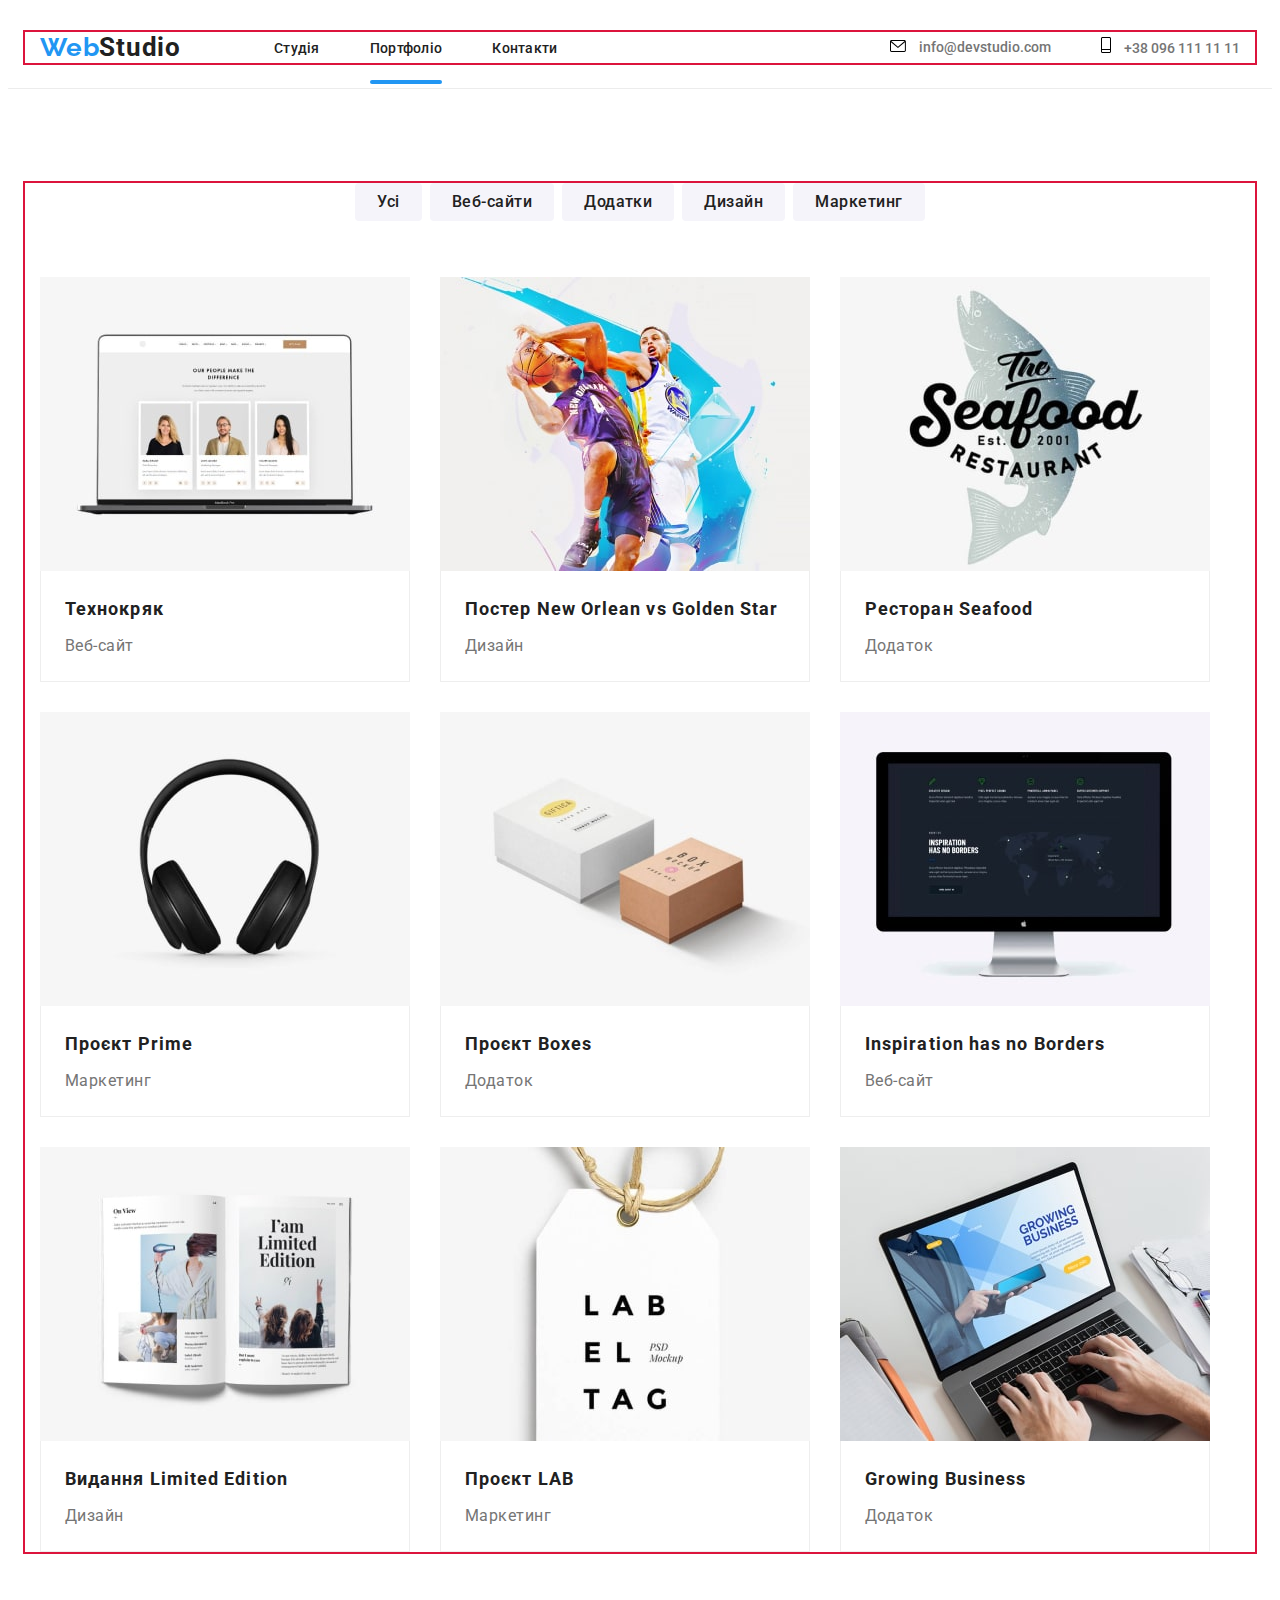
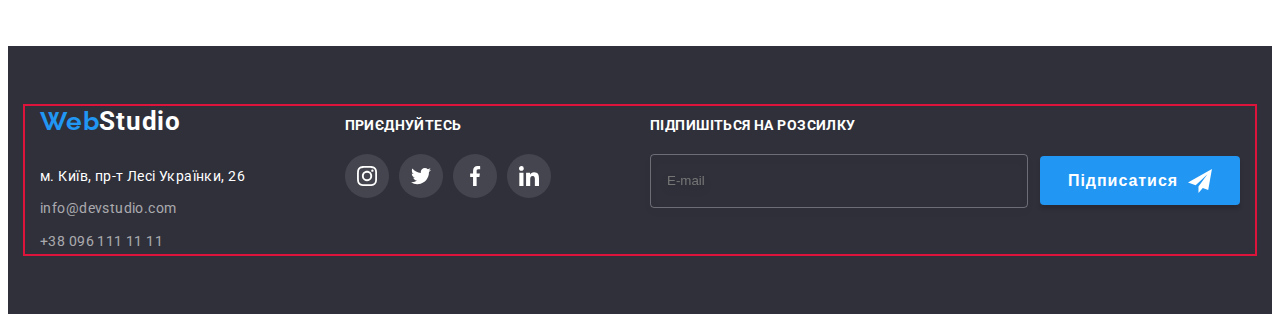
==== portfolio.html @ a7a15bf3 "Thursday cimmit" ====
<!DOCTYPE html>
<html lang="uk">
  <head>
    <meta charset="UTF-8" />
    <meta http-equiv="X-UA-Compatible" content="IE=edge" />
    <meta name="viewport" content="width=device-width, initial-scale=1.0" />
    <title>Портфоліо</title>
    <link rel="preconnect" href="https://fonts.googleapis.com" />
    <link rel="preconnect" href="https://fonts.gstatic.com" crossorigin />
    <link
      href="https://fonts.googleapis.com/css2?family=Raleway:wght@700&family=Roboto:wght@400;500;700;900&display=swap"
      rel="stylesheet"
    />
    <link
      rel="stylesheet"
      href="https://cdnjs.cloudflare.com/ajax/libs/modern-normalize/1.1.0/modern-normalize.min.css"
      integrity="sha512-wpPYUAdjBVSE4KJnH1VR1HeZfpl1ub8YT/NKx4PuQ5NmX2tKuGu6U/JRp5y+Y8XG2tV+wKQpNHVUX03MfMFn9Q=="
      crossorigin="anonymous"
      referrerpolicy="no-referrer"
    />
    <link rel="stylesheet" href="./css/main.min.css" />
  </head>

  <body>
    <!--site header-->
    <header class="header">
      <div class="container header__container">
        <a href="" class="header__logo"> <span class="logo">Web</span>Studio</a>

        <nav class="header__navigation">
          <ul class="header__list">
            <li><a class="header__item" href="./index.html">Студія</a></li>
            <li><a class="header__item header__item--current"
                href="./portfolio.html">Портфоліо</a></li>
            <li><a class="header__item" href="">Контакти</a></li>
          </ul>
        </nav>

        <ul class="header__list">
          <li>
            <a class="header__contact" href="mailto:info@devstudio.com">
              <svg class="header__icon" width="16" height="12">
                <use href="./images/icons.svg#icon-envelope"></use>
              </svg>
              info@devstudio.com</a>
          </li>
          <li>
            <a class="header__contact" href="tel:+380961111111">
              <svg class="header__icon" width="10" height="16">
                <use href="./images/icons.svg#icon-phone"></use>
              </svg>
              +38 096 111 11 11</a>
          </li>
        </ul>
      </div>
    </header>

    <main>
      <section class="section">
        <div class="container">
          <h1 class="portfolio-header">Наші роботи</h1>
          <ul class="filter list">
            <li><button class="filter-item" type="button">Усі</button></li>
            <li>
              <button class="filter-item" type="button">Веб-сайти</button>
            </li>
            <li><button class="filter-item" type="button">Додатки</button></li>
            <li><button class="filter-item" type="button">Дизайн</button></li>
            <li>
              <button class="filter-item" type="button">Маркетинг</button>
            </li>
          </ul>

          <ul class="list menu-list">
            <li class="menu-list-item">
              <a href="" class="link">
                <div class="prject-top-wrap">
                  <img
                    src="./images/tech.jpg"
                    alt="Зображення членів команди"
                    width="370"/>
                  <p class="project-top-text">
                    Ресурс пропонує комплексні пропозиції з різним рівнем
                    функціоналу та сервісів. Все це дозволить відвідувачу
                    отримати вичерпні відомості про компанію чи приватну особу.
                  </p>
                </div>
                <div class="menu-list-box">
                  <h2 class="header-item">Технокряк</h2>
                  <p class="text-item">Веб-сайт</p>
                </div>
              </a>
            </li>
            <li class="menu-list-item">
              <a href="" class="link">
                <div class="prject-top-wrap">
                  <img
                    src="./images/neworlean.jpg"
                    alt="Баскетбол"
                    width="370"
                    height="294"/>
                  <p class="project-top-text">
                    Ресурс пропонує комплексні пропозиції з різним рівнем
                    функціоналу та сервісів. Все це дозволить відвідувачу
                    отримати вичерпні відомості про компанію чи приватну особу.
                  </p>
                </div>
                <div class="menu-list-box">
                  <h2 class="header-item">Постер New Orlean vs Golden Star</h2>
                  <p class="text-item">Дизайн</p>
                </div>
              </a>
            </li>
            <li class="menu-list-item">
              <a href="" class="link">
                <div class="prject-top-wrap">
                  <img
                    src="./images/seafood.jpg"
                    alt="Ресторан лого"
                    width="370"/>
                  <p class="project-top-text">
                    Ресурс пропонує комплексні пропозиції з різним рівнем
                    функціоналу та сервісів. Все це дозволить відвідувачу
                    отримати вичерпні відомості про компанію чи приватну особу.
                  </p>
                </div>
                <div class="menu-list-box">
                  <h2 class="header-item">Ресторан Seafood</h2>
                  <p class="text-item">Додаток</p>
                </div>
              </a>
            </li>
            <li class="menu-list-item">
              <a href="" class="link">
                <div class="prject-top-wrap">
                  <img src="./images/prime.jpg" alt="Навушники" width="370" />
                  <p class="project-top-text">
                    Ресурс пропонує комплексні пропозиції з різним рівнем
                    функціоналу та сервісів. Все це дозволить відвідувачу
                    отримати вичерпні відомості про компанію чи приватну особу.
                  </p>
                </div>
                <div class="menu-list-box">
                  <h2 class="header-item">Проєкт Prime</h2>
                  <p class="text-item">Маркетинг</p>
                </div>
              </a>
            </li>
            <li class="menu-list-item">
              <a href="" class="link">
                <div class="prject-top-wrap">
                  <img src="./images/boxes.jpg" alt="Коробки" width="370" />
                  <p class="project-top-text">
                    Ресурс пропонує комплексні пропозиції з різним рівнем
                    функціоналу та сервісів. Все це дозволить відвідувачу
                    отримати вичерпні відомості про компанію чи приватну особу.
                  </p>
                </div>
                <div class="menu-list-box">
                  <h2 class="header-item">Проєкт Boxes</h2>
                  <p class="text-item">Додаток</p>
                </div>
              </a>
            </li>
            <li class="menu-list-item">
              <a href="" class="link">
                <div class="prject-top-wrap">
                  <img
                    src="./images/inspiration.jpg"
                    alt="Зображення на екрані компютера"
                    width="370"/>
                  <p class="project-top-text">
                    Ресурс пропонує комплексні пропозиції з різним рівнем
                    функціоналу та сервісів. Все це дозволить відвідувачу
                    отримати вичерпні відомості про компанію чи приватну особу.
                  </p>
                </div>
                <div class="menu-list-box">
                  <h2 class="header-item">Inspiration has no Borders</h2>
                  <p class="text-item">Веб-сайт</p>
                </div>
              </a>
            </li>
            <li class="menu-list-item">
              <a href="" class="link">
                <div class="prject-top-wrap">
                  <img
                    src="./images/limed.jpg"
                    alt="Забраження в книзі"
                    width="370"/>
                  <p class="project-top-text">
                    Ресурс пропонує комплексні пропозиції з різним рівнем
                    функціоналу та сервісів. Все це дозволить відвідувачу
                    отримати вичерпні відомості про компанію чи приватну особу.
                  </p>
                </div>
                <div class="menu-list-box">
                  <h2 class="header-item">Видання Limited Edition</h2>
                  <p class="text-item">Дизайн</p>
                </div>
              </a>
            </li>
            <li class="menu-list-item">
              <a href="" class="link">
                <div class="prject-top-wrap">
                  <img src="./images/lab.jpg" alt="Бірка" width="370" />
                  <p class="project-top-text">
                    Ресурс пропонує комплексні пропозиції з різним рівнем
                    функціоналу та сервісів. Все це дозволить відвідувачу
                    отримати вичерпні відомості про компанію чи приватну особу.
                  </p>
                </div>
                <div class="menu-list-box">
                  <h2 class="header-item">Проєкт LAB</h2>
                  <p class="text-item">Маркетинг</p>
                </div>
              </a>
            </li>
            <li class="menu-list-item">
              <a href="" class="link">
                <div class="prject-top-wrap">
                  <img src="./images/growbus.jpg" alt="Лептоп" width="370" />
                  <p class="project-top-text">
                    Ресурс пропонує комплексні пропозиції з різним рівнем
                    функціоналу та сервісів. Все це дозволить відвідувачу
                    отримати вичерпні відомості про компанію чи приватну особу.
                  </p>
                </div>
                <div class="menu-list-box">
                  <h2 class="header-item">Growing Business</h2>
                  <p class="text-item">Додаток</p>
                </div>
              </a>
            </li>
          </ul>
        </div>
      </section>
    </main>

    <!-- Футер -->

    <footer class="footer">
      <div class="container container-footer">
        <div class="">
          <a href="" class="header__logo logo-foot"
            ><span class="logo">Web</span>Studio</a
          >

          <address>
            <ul>
              <li>
                <a class="address link"
                  href="https://goo.gl/maps/mYLKabc9VfuuvGvg8"
                  target="_blank">
                  м. Київ, пр-т Лесі Українки, 26</a>
              </li>
              <li>
                <a class="contact" href="mailto:info@devstudio.com"
                  >info@devstudio.com</a>
              </li>
              <li>
                <a class="contact contact-last" href="tel:+380961111111">
                    +38 096 111 11 11</a>
              </li>
            </ul>
          </address>
        </div>
        <div class="footer-soc-wrap">
          <p class="footer-text">ПРИЄДНУЙТЕСЬ</p>
          <ul class="list footer-soc-list">
            <li class="footer-soc-item">
              <a class="footer-soc-link link" href="" target="_blank">
                <svg width="20" height="20">
                  <use href="./images/icons.svg#icon-instagram"></use></svg>
                </a>
            </li>
            <li class="footer-soc-item">
              <a class="footer-soc-link link" href="" target="_blank">
                <svg width="20" height="20">
                  <use href="./images/icons.svg#icon-twitter"></use></svg>
                </a>
            </li>
            <li class="footer-soc-item">
              <a class="footer-soc-link link" href="" target="_blank">
                <svg width="20" height="20">
                  <use href="./images/icons.svg#icon-facebook"></use></svg>
                </a>
            </li>
            <li class="footer-soc-item">
              <a class="footer-soc-link link" href="" target="_blank">
                <svg width="20" height="20">
                  <use href="./images/icons.svg#icon-linkedin"></use></svg>
                </a>
            </li>
          </ul>
        </div>

        <form class="footer-form">
          <p class="footer-text">Підпишіться на розсилку</p>
          <div class="input-footer-wrap">
            <input
              class="footer-input"
              type="text"
              name="footer-email"
              id="footer-email"
              placeholder="E-mail"/>
            <button type="submit" class="footer-btn">
              Підписатися
              <svg class="btn-icon" width="24" height="24">
                <use href="./images/icons.svg#icon-send"></use>
              </svg>
            </button>
          </div>
        </form>
      </div>
    </footer>
  </body>
</html>
---- css/main.min.css ----
:root{--text-title-color: #212121;--text-color: #757575;--accent-color: #2196F3;--white-color: #FFFFFF;--contacts-color: rgba(255, 255, 255, 0.6);--cubic: cubic-bezier(0.4, 0, 0.2, 1);--gradient: linear-gradient(rgba(47, 48, 58, 0.4), rgba(47, 48, 58, 0.4))}h1,h2,h3,h3,h5,h6,p{margin:0}ul{list-style:none;margin:0;padding:0;list-style:none}a{text-decoration:none}img{display:block;max-width:100%;height:auto;width:100%}button{cursor:pointer}body{font-family:"Roboto",sans-serif;color:var(--text-title-color)}.section{padding-top:60px;padding-bottom:60px}@media screen and (min-width: 768px){.section{padding-bottom:60px;padding-top:60px}}@media screen and (min-width: 1200px){.section{padding-bottom:94px;padding-top:94px}}.no-scroll{overflow:hidden}.hidden{border:0;clip:rect(1px, 1px, 1px, 1px);-webkit-clip-path:inset(50%);clip-path:inset(50%);height:1px;margin:-1px;overflow:hidden;padding:0;position:absolute;width:1px;word-wrap:normal !important}.container{width:100%;padding-left:15px;padding-right:15px;margin:0 auto;outline:2px solid crimson}@media screen and (min-width: 480px){.container{max-width:480px}}@media screen and (min-width: 768px){.container{max-width:768px}}@media screen and (min-width: 1200px){.container{max-width:1200px}}.title{margin-bottom:30px;font-weight:700;font-size:28px;line-height:1.17;letter-spacing:.03em;text-align:center}@media screen and (min-width: 1200px){.title{font-weight:700;font-size:36px;line-height:42px;letter-spacing:.03em;margin-bottom:50px}}.title{margin-bottom:30px;font-weight:700;font-size:28px;line-height:1.17;letter-spacing:.03em;text-align:center}@media screen and (min-width: 1200px){.title{font-weight:700;font-size:36px;line-height:42px;letter-spacing:.03em;margin-bottom:50px}}.header{border-bottom:1px solid #ececec;padding-top:24px;padding-bottom:25px}.header__container{display:flex;align-items:center}.header__list{display:none}@media screen and (min-width: 768px){.header__list{display:flex;gap:50px}}.header__navigation{margin-right:auto;display:flex}.header__logo{font-weight:700;font-size:26px;line-height:1.19;letter-spacing:.03em;color:inherit;margin-right:93px}.logo{font-family:"Raleway";color:var(--accent-color)}.header__item{font-weight:500;font-size:14px;line-height:1.1428571429;letter-spacing:.02em;color:var(--text-title-color);transition:color 250ms var(--cubic);position:relative}.header__item:hover,.header__item:focus{fill:var(--accent-color);color:var(--accent-color)}.header__item.header__item--current::after{content:"";display:block;width:100%;background-color:var(--accent-color);height:4px;border-radius:2px;position:absolute;bottom:-28px;opacity:1}.header__contact{font-weight:500;font-size:14px;color:var(--text-color);display:none;transition:color 250ms var(--cubic)}@media screen and (min-width: 768px){.header__contact{display:inline-block}}.header__contact:hover,.header__contact:focus{fill:var(--accent-color);color:var(--accent-color)}@media screen and (min-width: 768px){.contact-list-tab{display:block}}@media screen and (min-width: 1200px){.contact-list-tab{display:flex}}.header__icon{color:var(--text-title-color);margin-right:10px;transition:fill 250ms var(--cubic)}.hero{background-image:var(--gradient),url(../images/hero-mob.png);background-repeat:no-repeat;background-position:center;background-size:cover;flex-grow:1;max-width:1600px;margin:0 auto}@media(min-device-pixel-ratio: 2),(-webkit-min-device-pixel-ratio: 2),(min-resolution: 192dpi),(min-resolution: 2dppx){.hero{background-image:var(--gradient),url(../../images/hero-mob2x.jpg)}}@media screen and (min-width: 768px){.hero{background-image:var(--gradient),url(../images/hero-tab.png)}}@media screen and (min-width: 768px)and (min-device-pixel-ratio: 2),screen and (min-width: 768px)and (-webkit-min-device-pixel-ratio: 2),screen and (min-width: 768px)and (min-resolution: 192dpi),screen and (min-width: 768px)and (min-resolution: 2dppx){.hero{background-image:var(--gradient),url(../../images/hero-tab2x.jpg)}}@media screen and (min-width: 1200px){.hero{background-image:var(--gradient),url(../../images/background.jpg)}}@media screen and (min-width: 1200px)and (min-device-pixel-ratio: 2),screen and (min-width: 1200px)and (-webkit-min-device-pixel-ratio: 2),screen and (min-width: 1200px)and (min-resolution: 192dpi),screen and (min-width: 1200px)and (min-resolution: 2dppx){.hero{background-image:var(--gradient),url(../../images/hero-desk2x.jpg)}}.hero{background-color:#2f303a;padding-top:118px;padding-bottom:118px;text-align:center}@media screen and (min-width: 1200px){.hero{padding-top:200px;padding-bottom:200px}}.hero__title{margin:0 auto;font-weight:900;font-size:26px;line-height:42px;letter-spacing:.06em;color:var(--white-color);text-transform:uppercase;margin-bottom:30px;max-width:360px;text-align:center}@media screen and (min-width: 1200px){.hero__title{font-size:44px;line-height:1.36;max-width:696px;margin:0 auto;margin-bottom:30px}}.hero__btn{font-family:inherit;background:var(--accent-color);box-shadow:0px 4px 4px rgba(0,0,0,.15);border-radius:4px;font-weight:700;font-size:16px;line-height:1.87;letter-spacing:.06em;color:var(--white-color);padding:10px 24px;border:none;transition:background-color 250ms var(--cubic)}.hero__btn:hover{background-color:#188ce8}.backdrop{position:fixed;top:0;left:0;width:100%;height:100%;background-color:rgba(0,0,0,.2);transition:opacity 250ms linear,visibility 250ms cubic-bezier(0.4, 0, 0.2, 1);z-index:1}.backdrop.is-hidden{visibility:hidden;opacity:0;pointer-events:none}.modal{width:528px;min-height:581px;background-color:var(--white-color);box-shadow:0px 1px 3px rgba(0,0,0,.12),0px 1px 1px rgba(0,0,0,.14),0px 2px 1px rgba(0,0,0,.2);border-radius:4px;position:absolute;top:50%;left:50%;transform:translate(-50%, -50%);transition:transform 400ms var(--cubic);padding:40px}.modal-form{display:flex;flex-direction:column}.modal-title{font-weight:700;font-size:20px;line-height:1.15;letter-spacing:.03em;margin-bottom:12px;text-align:center}.modal-imput-wraper{margin-bottom:10px}.modal-input{max-width:448px;width:100%;height:40px;padding-left:42px;border:1px solid rgba(33,33,33,.2);border-radius:4px;outline:none}.modal-input:focus{border-color:var(--accent-color)}.modal-input:focus+.modal-icon{fill:var(--accent-color)}.input-lable{font-size:12px;line-height:14px;letter-spacing:.01em;color:var(--text-color);outline:none;margin-bottom:4px;display:inline-block}.modal-icon{position:absolute;left:12px;top:50%;transform:translateY(-50%)}.input-wraper{position:relative}.conditions-text span{width:16px;height:15px;border:2px solid var(--text-title-color);margin-right:7px;align-items:center;border-radius:3px;fill:rgba(0,0,0,0);display:flex}.modal-check:checked+.conditions-text span{background-color:var(--accent-color);border:none;fill:var(--white-color)}.conditions-text{display:block;font-size:14px;line-height:24px;letter-spacing:.03em;color:var(--text-color);margin-bottom:30px;display:flex;align-items:center}.conditions{font-size:14px;line-height:24px;letter-spacing:.03em;-webkit-text-decoration-line:underline;text-decoration-line:underline;color:var(--accent-color);position:relative;text-decoration:none;margin-left:5px}.conditions::after{content:"";display:block;width:100%;background-color:var(--accent-color);height:1px;border-radius:.1px;position:absolute;bottom:1px;right:0}.modal-field{display:flex;justify-content:center}.modal-btn{padding:10px 52px;background:var(--accent-color);border-radius:4px;border:none;font-weight:700;color:var(--white-color);letter-spacing:.06em;width:200px;display:inline-block;margin:0 auto;text-align:center;height:50px;box-shadow:0px 4px 4px rgba(0,0,0,.15);transition:background-color 250ms var(--cubic)}.modal-btn:hover,.modal-btn:focus{background-color:#188ce8}.modal-comment{width:100%;height:120px;border:1px solid rgba(33,33,33,.2);border-radius:4px;resize:none;margin-bottom:18px;padding:12px 16px;max-width:448px;outline:none;font-size:12px;line-height:14px;letter-spacing:.01em;color:rgba(117,117,117,.5)}.modal-comment:focus{border-color:var(--accent-color)}.backdrop.is-hidden .modal{transform:translate(-50%, -50%) matrix(1, 2, 3, 4, 5, 6)}.close-btn{fill:#000;width:30px;height:30px;border:1px solid rgba(0,0,0,.1);border-radius:15px;position:absolute;top:2px;right:2px;display:flex;align-items:center;justify-content:center}.close-btn:hover,.close-btn:focus{fill:var(--accent-color)}.benefits__header,.portfolio-header{display:none}.benefits__item{width:100%}@media screen and (min-width: 768px){.benefits__item{width:calc((100% - 30px)/2)}}@media screen and (min-width: 1200px){.benefits__item{width:calc((100% - 90px)/4)}}.benefits__icon{width:100%;height:120px;background-color:#f5f4fa;margin-bottom:30px;display:flex;align-items:center;justify-content:center;border-radius:4px}.benefits__list,.work-section__list,.team-list{display:flex;gap:30px;flex-wrap:wrap;width:100%}@media screen and (min-width: 480px){.benefits__list,.work-section__list,.team-list{width:100%}}.benefits__title{font-weight:700;font-size:14px;line-height:1.14;letter-spacing:.03em;text-transform:uppercase;color:var(--text-title-color);margin-bottom:10px}.benefits__text{font-size:14px;line-height:1.71;letter-spacing:.03em;color:var(--text-color);margin:0}.work-section .team-section{text-align:center}.work-section__wrap{position:relative}.work-item{font-weight:700;font-size:14px;line-height:1.14;text-align:center;letter-spacing:.03em;text-transform:uppercase;color:var(--white-color);background:rgba(47,48,58,.8);padding:27px 94px;position:absolute;bottom:0;width:100%}.work-section{display:none}@media screen and (min-width: 1200px){.work-section{display:block}}.member{font-weight:500;font-size:16px;line-height:1.18;text-align:center;letter-spacing:.03em;color:var(--text-title-color);margin-bottom:10px}.member-position{font-size:16px;line-height:1.18;text-align:center;letter-spacing:.03em;color:var(--text-color);margin-bottom:16px}.team-box{background-color:var(--white-color);padding-top:30px;padding-bottom:24px}@media screen and (min-width: 1200px){.team-box{padding-bottom:30px}}.team-section{background:#f5f4fa}.team-member{width:100%;box-shadow:0px 1px 3px rgba(0,0,0,.12),0px 1px 1px rgba(0,0,0,.14),0px 2px 1px rgba(0,0,0,.2);border-radius:0px 0px 4px 4px}@media screen and (min-width: 768px){.team-member{width:calc((100% - 30px)/2)}}@media screen and (min-width: 1200px){.team-member{width:calc((100% - 90px)/4)}}.team-soc-list{display:flex;justify-content:center;gap:10px}.team-soc-item{width:44px;height:44px}.team-soc-link{display:block;width:100%;height:100%;border-radius:50%;display:flex;align-items:center;justify-content:center;transition:background-color 250ms var(--cubic),fill 250ms var(--cubic);fill:#afb1b8}.team-soc-link:hover,.team-soc-link:focus{background-color:var(--accent-color);fill:var(--white-color)}.clients-list{display:flex;justify-content:center;gap:30px;flex-wrap:wrap}.clients-item{width:100%;width:calc((100% - 30px)/2);height:92px}@media screen and (min-width: 768px){.clients-item{width:calc((100% - 60px)/3)}}@media screen and (min-width: 1200px){.clients-item{width:calc((100% - 150px)/6)}}.clients-link{display:block;width:100%;height:100%;border:solid 1px #afb1b8;border-radius:5px;display:flex;align-items:center;justify-content:center;fill:#afb1b8;transition:background-color 250ms var(--cubic),fill 250ms var(--cubic)}.clients-link:hover,.clients-link:focus{border-color:var(--accent-color);fill:var(--accent-color)}.footer{background-color:#2f303a;padding-top:60px;padding-bottom:60px;text-align:center}@media screen and (min-width: 1200px){.footer{text-align:start}}@media screen and (min-width: 1200px){.container-footer{display:flex;justify-content:space-between;align-items:baseline}}.logo-foot{color:var(--white-color);display:block;margin-bottom:28px;margin-right:auto}@media screen and (min-width: 1200px){.logo-foot{margin-left:0}}.footer-soc-wrap{margin-top:60px;margin-bottom:60px}@media screen and (min-width: 768px){.footer-soc-wrap{margin-top:0;margin-bottom:0}}@media screen and (min-width: 1200px){.footer-soc-wrap{margin-top:0;margin-bottom:0}}.address{font-style:normal;font-size:14px;line-height:1.71;letter-spacing:.03em;color:var(--white-color);display:block;margin-bottom:9px}.contact{font-style:normal;font-size:14px;line-height:1.71;letter-spacing:.03em;color:var(--contacts-color);display:block;margin-bottom:9px}.contact-last{margin-bottom:0}.footer-text{font-weight:700;font-size:14px;line-height:1.14;letter-spacing:.03em;color:var(--white-color);margin-bottom:20px;text-transform:uppercase}.footer-soc-list{display:flex;gap:10px;justify-content:center}@media screen and (min-width: 1200px){.footer-soc-list{justify-content:flex-start;align-items:flex-start}}.footer-soc-item{width:44px;height:44px}.footer-soc-link{display:block;width:100%;height:100%;background:rgba(255,255,255,.1);border-radius:50%;display:flex;align-items:center;justify-content:center;transition:background-color 250ms var(--cubic)}.footer-soc-link:hover,.footer-soc-link:focus{background-color:var(--accent-color)}.footer-soc-link{fill:var(--white-color)}.footer-input{border:1px solid rgba(255,255,255,.3);filter:drop-shadow(0px 4px 4px rgba(0, 0, 0, 0.15));border-radius:4px;background:rgba(0,0,0,0);max-width:450px;width:100%;height:50px;padding-left:16px;outline:none;color:var(--white-color);margin-bottom:20px}.footer-input:focus{border-color:var(--accent-color)}@media screen and (min-width: 1200px){.footer-input{margin-bottom:0;width:358px}}.footer-btn{font-weight:700;font-size:16px;line-height:1.86;display:flex;align-items:center;text-align:center;letter-spacing:.06em;color:var(--white-color);background-color:var(--accent-color);border:none;box-shadow:0px 4px 4px rgba(0,0,0,.15);border-radius:4px;padding:10px 28px;position:relative;width:200px;transition:background-color 250ms var(--cubic);margin:auto}.footer-btn:hover{background-color:#188ce8}@media screen and (min-width: 1200px){.logo-wrap{margin-right:70px}}.btn-icon{fill:var(--white-color);margin-left:10px}.input-footer-wrap{display:block}@media screen and (min-width: 1200px){.input-footer-wrap{display:flex;gap:12px}}@media screen and (min-width: 768px){.footer-tab-wrap{display:flex;justify-content:space-around;margin-bottom:60px}}@media screen and (min-width: 1200px){.footer-tab-wrap{display:flex}}.filter{margin-bottom:56px;display:flex;gap:8px;justify-content:center}.filter-item{font-family:inherit;font-weight:500;font-size:16px;line-height:1.62;text-align:center;letter-spacing:.03em;color:var(--text-title-color);background-color:#f5f4fa;border-radius:4px;padding:6px 22px;border:none;transition:background-color 250ms var(--cubic),color 250ms var(--cubic)}.filter-item:hover,.filter-item:focus{color:var(--white-color);background:var(--accent-color);cursor:pointer;box-shadow:0px 3px 1px rgba(0,0,0,.1),0px 1px 2px rgba(0,0,0,.08),0px 2px 2px rgba(0,0,0,.12)}.header-item{font-weight:700;font-size:18px;line-height:2;letter-spacing:.06em;color:var(--text-title-color);margin-bottom:4px}.text-item{font-size:16px;line-height:1.87;letter-spacing:.03em;color:var(--text-color)}.menu-list{display:flex;gap:30px;flex-wrap:wrap}.menu-list-item{transition:box-shadow 250ms var(--cubic)}.menu-list-item:hover,.menu-list-item:focus{box-shadow:0px 1px 1px rgba(0,0,0,.12),0px 4px 4px rgba(0,0,0,.06),1px 4px 6px rgba(0,0,0,.16)}.menu-list-box{border-left:1px solid #eee;border-right:1px solid #eee;border-bottom:1px solid #eee;padding:20px 24px}.menu-list-item:hover .project-top-text{transform:translateY(0)}.work-section{padding-top:0}.prject-top-wrap{position:relative;overflow:hidden}.project-top-text{position:absolute;font-weight:400;font-size:18px;line-height:28px;letter-spacing:.03em;color:#fff;background:rgba(33,150,243,.9);padding:63px 24px;top:0;transform:translateY(101%);overflow:hidden;transition:transform 250ms var(--cubic)}.mob-menu{position:fixed;top:0;z-index:1;width:100vw;height:100vh;background-color:#fff}.mob-menu>.container{padding-left:40px;padding-bottom:48px;padding-top:10px;padding-right:15px;height:100%;display:flex;flex-direction:column;justify-content:space-between;overflow:auto}@media screen and (min-width: 768px){.mob-menu>.container{display:none}}.mob-item:hover,.mob-item:focus{color:var(--accent-color)}.mob-btn-close{display:block;margin-left:auto}.tel-contacts{font-weight:500;font-size:34px;line-height:40px;letter-spacing:.02em;color:var(--accent-color);display:inline-block;margin-bottom:32px;margin-top:306px}.email-contacts{font-weight:500;font-size:24px;line-height:28px;letter-spacing:.02em;color:var(--text-color);display:block;margin-bottom:64px}.mob-item{display:block;margin-bottom:32px;font-weight:500;font-size:40px;line-height:1.175;letter-spacing:.02em;color:var(--text-title-color)}.mob-soc-link{font-weight:500;font-size:18px;line-height:1.2222222222;letter-spacing:.02em;color:var(--accent-color);position:relative}.mob-soc-item:not(:last-child){border-right:1px solid rgba(33,33,33,.2);padding-right:10px}.mob-soc-list{display:flex;gap:10px;justify-content:center}.is-hidden{visibility:hidden;opacity:0;pointer-events:none}.mob-btn-close,.menu-open{fill:#000;width:40px;height:40px;background-color:rgba(0,0,0,0);border:none;display:flex;align-items:center;justify-content:center}.mob-btn-close:hover,.mob-btn-close:focus,.menu-open:hover,.menu-open:focus{fill:var(--accent-color)}@media screen and (min-width: 768px){.mob-btn-close,.menu-open{display:none}}/*# sourceMappingURL=main.min.css.map */
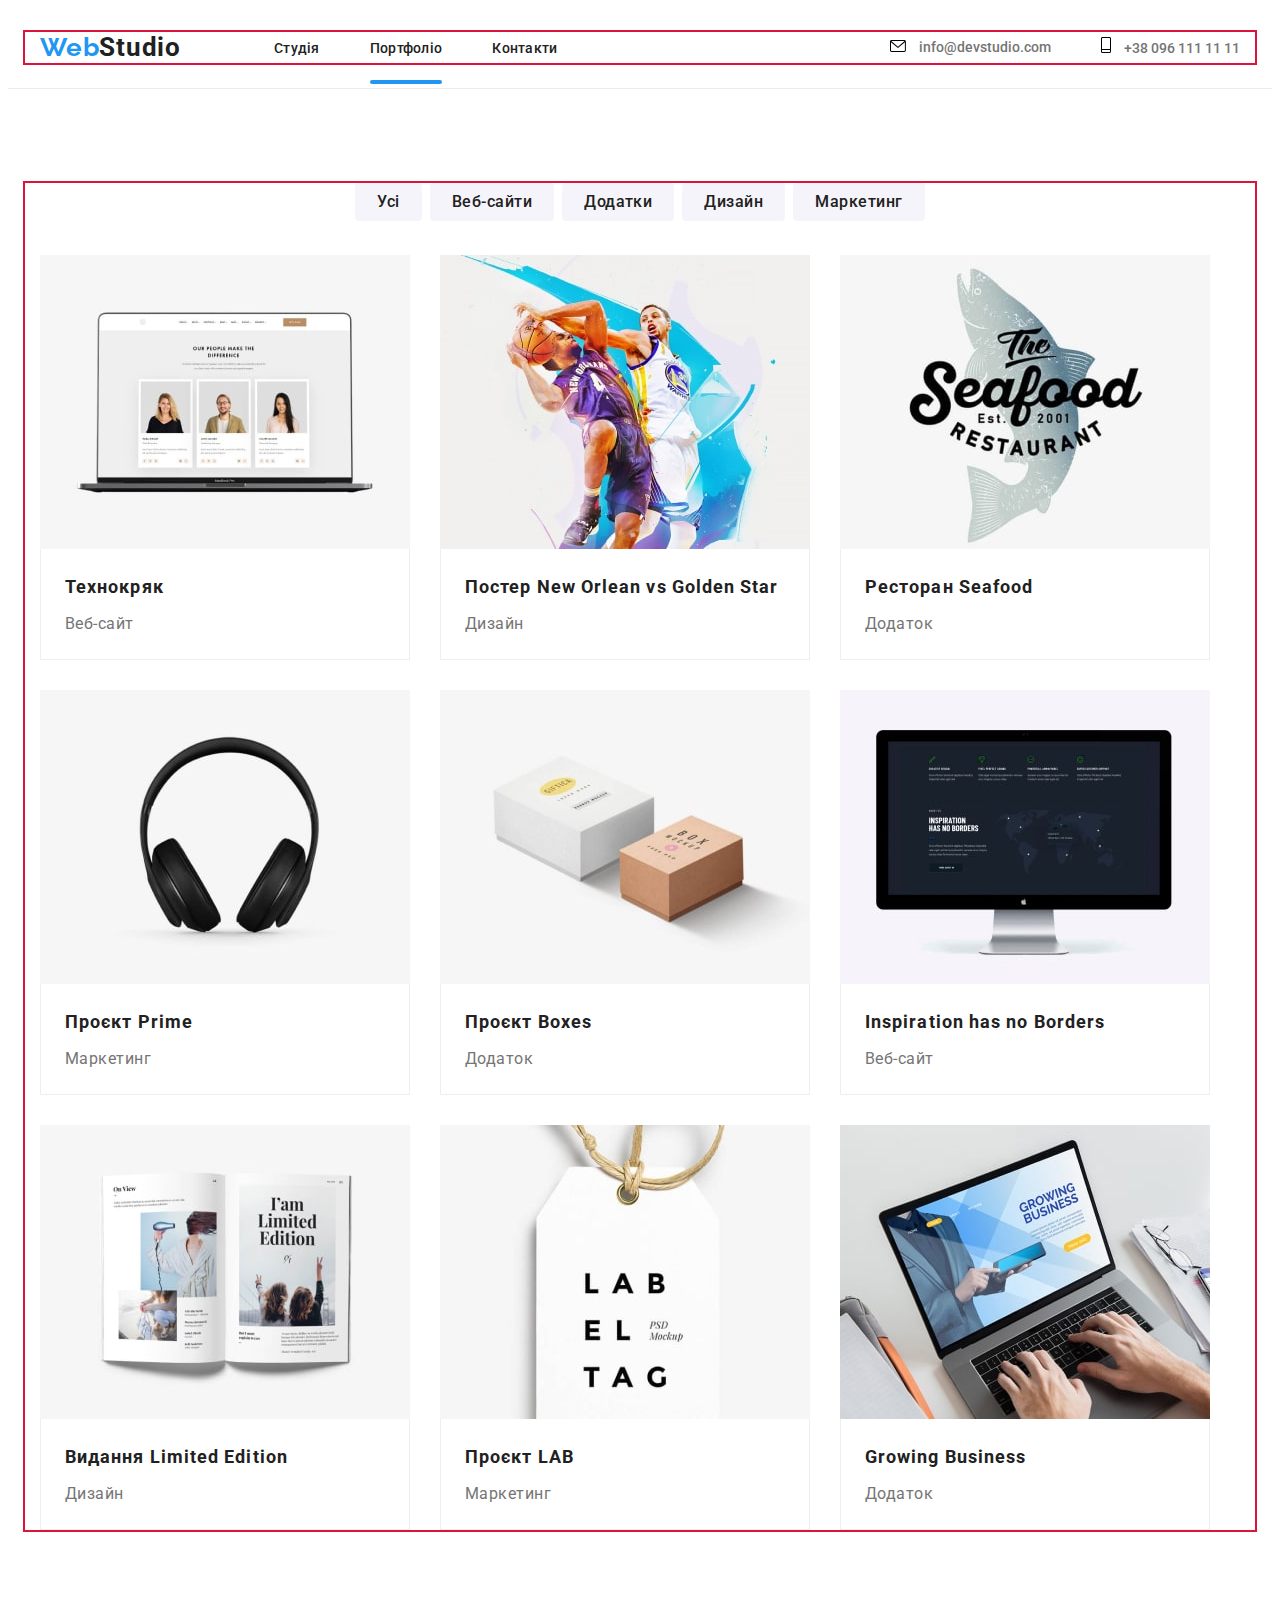
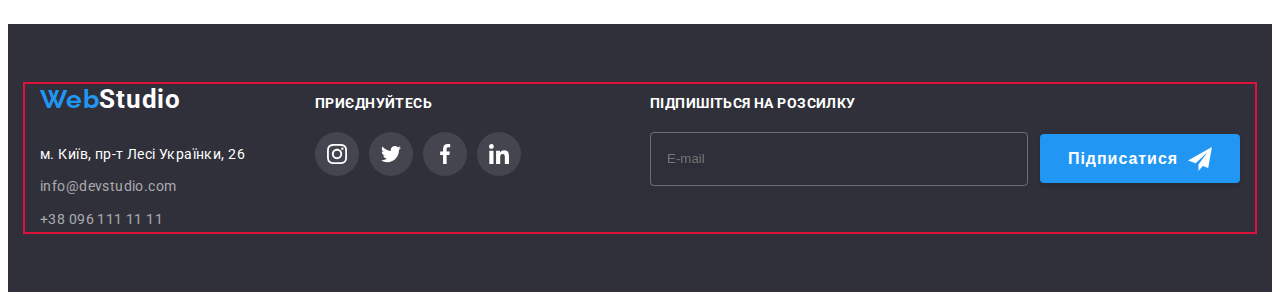
==== commit 9820072e: "FridayCommit" ====
--- a/portfolio.html
+++ b/portfolio.html
@@ -36,7 +36,7 @@
           </ul>
         </nav>
 
-        <ul class="header__list">
+        <ul class="header__list contact-list-tab">
           <li>
             <a class="header__contact" href="mailto:info@devstudio.com">
               <svg class="header__icon" width="16" height="12">
@@ -52,8 +52,62 @@
               +38 096 111 11 11</a>
           </li>
         </ul>
+    <!------- mobile menu------>
+
+    <button type="button" class="menu-open" data-menu-open>
+      <svg class="menu-icon" width="40" height="40">
+        <use href="./images/icons.svg#icon-menu"></use>
+      </svg>
+    </button>
+  </div>
+  
+    <div class="mob-menu is-hidden" data-menu>
+      <div class="container">
+        <button class="mob-btn-close"  type="button" data-menu-close>
+          <svg class="menu-icon-close" width="40" height="40">
+            <use href="./images/icons.svg#icon-close-mob-menu"></use>
+          </svg>
+        </button>
+        <ul class="mob-list">
+          <li><a class="mob-item" href="">Студія</a></li>
+          <li><a class="mob-item" href="./portfolio.html">Портфоліо</a></li>
+          <li><a class="mob-item" href="">Контакти</a></li>
+        </ul>
+
+        <ul class="mob-contacts-list">
+          <li>
+            <a class="tel-contacts" href="tel:+380961111111">
+               +38 096 111 11 11</a>
+          </li>
+          <li>
+            <a class="email-contacts" href="mailto:info@devstudio.com">
+              info@devstudio.com</a>
+          </li>
+        </ul>
+
+        <ul class="mob-soc-list">
+          <li class="mob-soc-item">
+            <a class="mob-soc-link" href="" target="_blank">
+              Instagram
+            </a>
+          </li>
+          <li class="mob-soc-item">
+            <a class="mob-soc-link " href="" target="_blank">
+              Twitter</a>
+          </li>
+          <li class="mob-soc-item">
+            <a class="mob-soc-link" href="" target="_blank">
+              Facebook</a>
+          </li>
+          <li class="mob-soc-item">
+            <a class="mob-soc-link" href="" target="_blank">
+              LinkedIn</a>
+          </li>
+        </ul>
       </div>
-    </header>
+    </div>
+  
+</header>
 
     <main>
       <section class="section">
@@ -241,7 +295,8 @@
 
     <footer class="footer">
       <div class="container container-footer">
-        <div class="">
+        <div class="footer-tab-wrap">
+         <div class="logo-wrap">
           <a href="" class="header__logo logo-foot"
             ><span class="logo">Web</span>Studio</a
           >
@@ -294,6 +349,7 @@
             </li>
           </ul>
         </div>
+      </div>
 
         <form class="footer-form">
           <p class="footer-text">Підпишіться на розсилку</p>
--- a/css/main.min.css
+++ b/css/main.min.css
@@ -1 +1 @@
-:root{--text-title-color: #212121;--text-color: #757575;--accent-color: #2196F3;--white-color: #FFFFFF;--contacts-color: rgba(255, 255, 255, 0.6);--cubic: cubic-bezier(0.4, 0, 0.2, 1);--gradient: linear-gradient(rgba(47, 48, 58, 0.4), rgba(47, 48, 58, 0.4))}h1,h2,h3,h3,h5,h6,p{margin:0}ul{list-style:none;margin:0;padding:0;list-style:none}a{text-decoration:none}img{display:block;max-width:100%;height:auto;width:100%}button{cursor:pointer}body{font-family:"Roboto",sans-serif;color:var(--text-title-color)}.section{padding-top:60px;padding-bottom:60px}@media screen and (min-width: 768px){.section{padding-bottom:60px;padding-top:60px}}@media screen and (min-width: 1200px){.section{padding-bottom:94px;padding-top:94px}}.no-scroll{overflow:hidden}.hidden{border:0;clip:rect(1px, 1px, 1px, 1px);-webkit-clip-path:inset(50%);clip-path:inset(50%);height:1px;margin:-1px;overflow:hidden;padding:0;position:absolute;width:1px;word-wrap:normal !important}.container{width:100%;padding-left:15px;padding-right:15px;margin:0 auto;outline:2px solid crimson}@media screen and (min-width: 480px){.container{max-width:480px}}@media screen and (min-width: 768px){.container{max-width:768px}}@media screen and (min-width: 1200px){.container{max-width:1200px}}.title{margin-bottom:30px;font-weight:700;font-size:28px;line-height:1.17;letter-spacing:.03em;text-align:center}@media screen and (min-width: 1200px){.title{font-weight:700;font-size:36px;line-height:42px;letter-spacing:.03em;margin-bottom:50px}}.title{margin-bottom:30px;font-weight:700;font-size:28px;line-height:1.17;letter-spacing:.03em;text-align:center}@media screen and (min-width: 1200px){.title{font-weight:700;font-size:36px;line-height:42px;letter-spacing:.03em;margin-bottom:50px}}.header{border-bottom:1px solid #ececec;padding-top:24px;padding-bottom:25px}.header__container{display:flex;align-items:center}.header__list{display:none}@media screen and (min-width: 768px){.header__list{display:flex;gap:50px}}.header__navigation{margin-right:auto;display:flex}.header__logo{font-weight:700;font-size:26px;line-height:1.19;letter-spacing:.03em;color:inherit;margin-right:93px}.logo{font-family:"Raleway";color:var(--accent-color)}.header__item{font-weight:500;font-size:14px;line-height:1.1428571429;letter-spacing:.02em;color:var(--text-title-color);transition:color 250ms var(--cubic);position:relative}.header__item:hover,.header__item:focus{fill:var(--accent-color);color:var(--accent-color)}.header__item.header__item--current::after{content:"";display:block;width:100%;background-color:var(--accent-color);height:4px;border-radius:2px;position:absolute;bottom:-28px;opacity:1}.header__contact{font-weight:500;font-size:14px;color:var(--text-color);display:none;transition:color 250ms var(--cubic)}@media screen and (min-width: 768px){.header__contact{display:inline-block}}.header__contact:hover,.header__contact:focus{fill:var(--accent-color);color:var(--accent-color)}@media screen and (min-width: 768px){.contact-list-tab{display:block}}@media screen and (min-width: 1200px){.contact-list-tab{display:flex}}.header__icon{color:var(--text-title-color);margin-right:10px;transition:fill 250ms var(--cubic)}.hero{background-image:var(--gradient),url(../images/hero-mob.png);background-repeat:no-repeat;background-position:center;background-size:cover;flex-grow:1;max-width:1600px;margin:0 auto}@media(min-device-pixel-ratio: 2),(-webkit-min-device-pixel-ratio: 2),(min-resolution: 192dpi),(min-resolution: 2dppx){.hero{background-image:var(--gradient),url(../../images/hero-mob2x.jpg)}}@media screen and (min-width: 768px){.hero{background-image:var(--gradient),url(../images/hero-tab.png)}}@media screen and (min-width: 768px)and (min-device-pixel-ratio: 2),screen and (min-width: 768px)and (-webkit-min-device-pixel-ratio: 2),screen and (min-width: 768px)and (min-resolution: 192dpi),screen and (min-width: 768px)and (min-resolution: 2dppx){.hero{background-image:var(--gradient),url(../../images/hero-tab2x.jpg)}}@media screen and (min-width: 1200px){.hero{background-image:var(--gradient),url(../../images/background.jpg)}}@media screen and (min-width: 1200px)and (min-device-pixel-ratio: 2),screen and (min-width: 1200px)and (-webkit-min-device-pixel-ratio: 2),screen and (min-width: 1200px)and (min-resolution: 192dpi),screen and (min-width: 1200px)and (min-resolution: 2dppx){.hero{background-image:var(--gradient),url(../../images/hero-desk2x.jpg)}}.hero{background-color:#2f303a;padding-top:118px;padding-bottom:118px;text-align:center}@media screen and (min-width: 1200px){.hero{padding-top:200px;padding-bottom:200px}}.hero__title{margin:0 auto;font-weight:900;font-size:26px;line-height:42px;letter-spacing:.06em;color:var(--white-color);text-transform:uppercase;margin-bottom:30px;max-width:360px;text-align:center}@media screen and (min-width: 1200px){.hero__title{font-size:44px;line-height:1.36;max-width:696px;margin:0 auto;margin-bottom:30px}}.hero__btn{font-family:inherit;background:var(--accent-color);box-shadow:0px 4px 4px rgba(0,0,0,.15);border-radius:4px;font-weight:700;font-size:16px;line-height:1.87;letter-spacing:.06em;color:var(--white-color);padding:10px 24px;border:none;transition:background-color 250ms var(--cubic)}.hero__btn:hover{background-color:#188ce8}.backdrop{position:fixed;top:0;left:0;width:100%;height:100%;background-color:rgba(0,0,0,.2);transition:opacity 250ms linear,visibility 250ms cubic-bezier(0.4, 0, 0.2, 1);z-index:1}.backdrop.is-hidden{visibility:hidden;opacity:0;pointer-events:none}.modal{width:528px;min-height:581px;background-color:var(--white-color);box-shadow:0px 1px 3px rgba(0,0,0,.12),0px 1px 1px rgba(0,0,0,.14),0px 2px 1px rgba(0,0,0,.2);border-radius:4px;position:absolute;top:50%;left:50%;transform:translate(-50%, -50%);transition:transform 400ms var(--cubic);padding:40px}.modal-form{display:flex;flex-direction:column}.modal-title{font-weight:700;font-size:20px;line-height:1.15;letter-spacing:.03em;margin-bottom:12px;text-align:center}.modal-imput-wraper{margin-bottom:10px}.modal-input{max-width:448px;width:100%;height:40px;padding-left:42px;border:1px solid rgba(33,33,33,.2);border-radius:4px;outline:none}.modal-input:focus{border-color:var(--accent-color)}.modal-input:focus+.modal-icon{fill:var(--accent-color)}.input-lable{font-size:12px;line-height:14px;letter-spacing:.01em;color:var(--text-color);outline:none;margin-bottom:4px;display:inline-block}.modal-icon{position:absolute;left:12px;top:50%;transform:translateY(-50%)}.input-wraper{position:relative}.conditions-text span{width:16px;height:15px;border:2px solid var(--text-title-color);margin-right:7px;align-items:center;border-radius:3px;fill:rgba(0,0,0,0);display:flex}.modal-check:checked+.conditions-text span{background-color:var(--accent-color);border:none;fill:var(--white-color)}.conditions-text{display:block;font-size:14px;line-height:24px;letter-spacing:.03em;color:var(--text-color);margin-bottom:30px;display:flex;align-items:center}.conditions{font-size:14px;line-height:24px;letter-spacing:.03em;-webkit-text-decoration-line:underline;text-decoration-line:underline;color:var(--accent-color);position:relative;text-decoration:none;margin-left:5px}.conditions::after{content:"";display:block;width:100%;background-color:var(--accent-color);height:1px;border-radius:.1px;position:absolute;bottom:1px;right:0}.modal-field{display:flex;justify-content:center}.modal-btn{padding:10px 52px;background:var(--accent-color);border-radius:4px;border:none;font-weight:700;color:var(--white-color);letter-spacing:.06em;width:200px;display:inline-block;margin:0 auto;text-align:center;height:50px;box-shadow:0px 4px 4px rgba(0,0,0,.15);transition:background-color 250ms var(--cubic)}.modal-btn:hover,.modal-btn:focus{background-color:#188ce8}.modal-comment{width:100%;height:120px;border:1px solid rgba(33,33,33,.2);border-radius:4px;resize:none;margin-bottom:18px;padding:12px 16px;max-width:448px;outline:none;font-size:12px;line-height:14px;letter-spacing:.01em;color:rgba(117,117,117,.5)}.modal-comment:focus{border-color:var(--accent-color)}.backdrop.is-hidden .modal{transform:translate(-50%, -50%) matrix(1, 2, 3, 4, 5, 6)}.close-btn{fill:#000;width:30px;height:30px;border:1px solid rgba(0,0,0,.1);border-radius:15px;position:absolute;top:2px;right:2px;display:flex;align-items:center;justify-content:center}.close-btn:hover,.close-btn:focus{fill:var(--accent-color)}.benefits__header,.portfolio-header{display:none}.benefits__item{width:100%}@media screen and (min-width: 768px){.benefits__item{width:calc((100% - 30px)/2)}}@media screen and (min-width: 1200px){.benefits__item{width:calc((100% - 90px)/4)}}.benefits__icon{width:100%;height:120px;background-color:#f5f4fa;margin-bottom:30px;display:flex;align-items:center;justify-content:center;border-radius:4px}.benefits__list,.work-section__list,.team-list{display:flex;gap:30px;flex-wrap:wrap;width:100%}@media screen and (min-width: 480px){.benefits__list,.work-section__list,.team-list{width:100%}}.benefits__title{font-weight:700;font-size:14px;line-height:1.14;letter-spacing:.03em;text-transform:uppercase;color:var(--text-title-color);margin-bottom:10px}.benefits__text{font-size:14px;line-height:1.71;letter-spacing:.03em;color:var(--text-color);margin:0}.work-section .team-section{text-align:center}.work-section__wrap{position:relative}.work-item{font-weight:700;font-size:14px;line-height:1.14;text-align:center;letter-spacing:.03em;text-transform:uppercase;color:var(--white-color);background:rgba(47,48,58,.8);padding:27px 94px;position:absolute;bottom:0;width:100%}.work-section{display:none}@media screen and (min-width: 1200px){.work-section{display:block}}.member{font-weight:500;font-size:16px;line-height:1.18;text-align:center;letter-spacing:.03em;color:var(--text-title-color);margin-bottom:10px}.member-position{font-size:16px;line-height:1.18;text-align:center;letter-spacing:.03em;color:var(--text-color);margin-bottom:16px}.team-box{background-color:var(--white-color);padding-top:30px;padding-bottom:24px}@media screen and (min-width: 1200px){.team-box{padding-bottom:30px}}.team-section{background:#f5f4fa}.team-member{width:100%;box-shadow:0px 1px 3px rgba(0,0,0,.12),0px 1px 1px rgba(0,0,0,.14),0px 2px 1px rgba(0,0,0,.2);border-radius:0px 0px 4px 4px}@media screen and (min-width: 768px){.team-member{width:calc((100% - 30px)/2)}}@media screen and (min-width: 1200px){.team-member{width:calc((100% - 90px)/4)}}.team-soc-list{display:flex;justify-content:center;gap:10px}.team-soc-item{width:44px;height:44px}.team-soc-link{display:block;width:100%;height:100%;border-radius:50%;display:flex;align-items:center;justify-content:center;transition:background-color 250ms var(--cubic),fill 250ms var(--cubic);fill:#afb1b8}.team-soc-link:hover,.team-soc-link:focus{background-color:var(--accent-color);fill:var(--white-color)}.clients-list{display:flex;justify-content:center;gap:30px;flex-wrap:wrap}.clients-item{width:100%;width:calc((100% - 30px)/2);height:92px}@media screen and (min-width: 768px){.clients-item{width:calc((100% - 60px)/3)}}@media screen and (min-width: 1200px){.clients-item{width:calc((100% - 150px)/6)}}.clients-link{display:block;width:100%;height:100%;border:solid 1px #afb1b8;border-radius:5px;display:flex;align-items:center;justify-content:center;fill:#afb1b8;transition:background-color 250ms var(--cubic),fill 250ms var(--cubic)}.clients-link:hover,.clients-link:focus{border-color:var(--accent-color);fill:var(--accent-color)}.footer{background-color:#2f303a;padding-top:60px;padding-bottom:60px;text-align:center}@media screen and (min-width: 1200px){.footer{text-align:start}}@media screen and (min-width: 1200px){.container-footer{display:flex;justify-content:space-between;align-items:baseline}}.logo-foot{color:var(--white-color);display:block;margin-bottom:28px;margin-right:auto}@media screen and (min-width: 1200px){.logo-foot{margin-left:0}}.footer-soc-wrap{margin-top:60px;margin-bottom:60px}@media screen and (min-width: 768px){.footer-soc-wrap{margin-top:0;margin-bottom:0}}@media screen and (min-width: 1200px){.footer-soc-wrap{margin-top:0;margin-bottom:0}}.address{font-style:normal;font-size:14px;line-height:1.71;letter-spacing:.03em;color:var(--white-color);display:block;margin-bottom:9px}.contact{font-style:normal;font-size:14px;line-height:1.71;letter-spacing:.03em;color:var(--contacts-color);display:block;margin-bottom:9px}.contact-last{margin-bottom:0}.footer-text{font-weight:700;font-size:14px;line-height:1.14;letter-spacing:.03em;color:var(--white-color);margin-bottom:20px;text-transform:uppercase}.footer-soc-list{display:flex;gap:10px;justify-content:center}@media screen and (min-width: 1200px){.footer-soc-list{justify-content:flex-start;align-items:flex-start}}.footer-soc-item{width:44px;height:44px}.footer-soc-link{display:block;width:100%;height:100%;background:rgba(255,255,255,.1);border-radius:50%;display:flex;align-items:center;justify-content:center;transition:background-color 250ms var(--cubic)}.footer-soc-link:hover,.footer-soc-link:focus{background-color:var(--accent-color)}.footer-soc-link{fill:var(--white-color)}.footer-input{border:1px solid rgba(255,255,255,.3);filter:drop-shadow(0px 4px 4px rgba(0, 0, 0, 0.15));border-radius:4px;background:rgba(0,0,0,0);max-width:450px;width:100%;height:50px;padding-left:16px;outline:none;color:var(--white-color);margin-bottom:20px}.footer-input:focus{border-color:var(--accent-color)}@media screen and (min-width: 1200px){.footer-input{margin-bottom:0;width:358px}}.footer-btn{font-weight:700;font-size:16px;line-height:1.86;display:flex;align-items:center;text-align:center;letter-spacing:.06em;color:var(--white-color);background-color:var(--accent-color);border:none;box-shadow:0px 4px 4px rgba(0,0,0,.15);border-radius:4px;padding:10px 28px;position:relative;width:200px;transition:background-color 250ms var(--cubic);margin:auto}.footer-btn:hover{background-color:#188ce8}@media screen and (min-width: 1200px){.logo-wrap{margin-right:70px}}.btn-icon{fill:var(--white-color);margin-left:10px}.input-footer-wrap{display:block}@media screen and (min-width: 1200px){.input-footer-wrap{display:flex;gap:12px}}@media screen and (min-width: 768px){.footer-tab-wrap{display:flex;justify-content:space-around;margin-bottom:60px}}@media screen and (min-width: 1200px){.footer-tab-wrap{display:flex}}.filter{margin-bottom:56px;display:flex;gap:8px;justify-content:center}.filter-item{font-family:inherit;font-weight:500;font-size:16px;line-height:1.62;text-align:center;letter-spacing:.03em;color:var(--text-title-color);background-color:#f5f4fa;border-radius:4px;padding:6px 22px;border:none;transition:background-color 250ms var(--cubic),color 250ms var(--cubic)}.filter-item:hover,.filter-item:focus{color:var(--white-color);background:var(--accent-color);cursor:pointer;box-shadow:0px 3px 1px rgba(0,0,0,.1),0px 1px 2px rgba(0,0,0,.08),0px 2px 2px rgba(0,0,0,.12)}.header-item{font-weight:700;font-size:18px;line-height:2;letter-spacing:.06em;color:var(--text-title-color);margin-bottom:4px}.text-item{font-size:16px;line-height:1.87;letter-spacing:.03em;color:var(--text-color)}.menu-list{display:flex;gap:30px;flex-wrap:wrap}.menu-list-item{transition:box-shadow 250ms var(--cubic)}.menu-list-item:hover,.menu-list-item:focus{box-shadow:0px 1px 1px rgba(0,0,0,.12),0px 4px 4px rgba(0,0,0,.06),1px 4px 6px rgba(0,0,0,.16)}.menu-list-box{border-left:1px solid #eee;border-right:1px solid #eee;border-bottom:1px solid #eee;padding:20px 24px}.menu-list-item:hover .project-top-text{transform:translateY(0)}.work-section{padding-top:0}.prject-top-wrap{position:relative;overflow:hidden}.project-top-text{position:absolute;font-weight:400;font-size:18px;line-height:28px;letter-spacing:.03em;color:#fff;background:rgba(33,150,243,.9);padding:63px 24px;top:0;transform:translateY(101%);overflow:hidden;transition:transform 250ms var(--cubic)}.mob-menu{position:fixed;top:0;z-index:1;width:100vw;height:100vh;background-color:#fff}.mob-menu>.container{padding-left:40px;padding-bottom:48px;padding-top:10px;padding-right:15px;height:100%;display:flex;flex-direction:column;justify-content:space-between;overflow:auto}@media screen and (min-width: 768px){.mob-menu>.container{display:none}}.mob-item:hover,.mob-item:focus{color:var(--accent-color)}.mob-btn-close{display:block;margin-left:auto}.tel-contacts{font-weight:500;font-size:34px;line-height:40px;letter-spacing:.02em;color:var(--accent-color);display:inline-block;margin-bottom:32px;margin-top:306px}.email-contacts{font-weight:500;font-size:24px;line-height:28px;letter-spacing:.02em;color:var(--text-color);display:block;margin-bottom:64px}.mob-item{display:block;margin-bottom:32px;font-weight:500;font-size:40px;line-height:1.175;letter-spacing:.02em;color:var(--text-title-color)}.mob-soc-link{font-weight:500;font-size:18px;line-height:1.2222222222;letter-spacing:.02em;color:var(--accent-color);position:relative}.mob-soc-item:not(:last-child){border-right:1px solid rgba(33,33,33,.2);padding-right:10px}.mob-soc-list{display:flex;gap:10px;justify-content:center}.is-hidden{visibility:hidden;opacity:0;pointer-events:none}.mob-btn-close,.menu-open{fill:#000;width:40px;height:40px;background-color:rgba(0,0,0,0);border:none;display:flex;align-items:center;justify-content:center}.mob-btn-close:hover,.mob-btn-close:focus,.menu-open:hover,.menu-open:focus{fill:var(--accent-color)}@media screen and (min-width: 768px){.mob-btn-close,.menu-open{display:none}}/*# sourceMappingURL=main.min.css.map */+:root{--text-title-color: #212121;--text-color: #757575;--accent-color: #2196F3;--white-color: #FFFFFF;--contacts-color: rgba(255, 255, 255, 0.6);--cubic: cubic-bezier(0.4, 0, 0.2, 1);--gradient: linear-gradient(rgba(47, 48, 58, 0.4), rgba(47, 48, 58, 0.4))}h1,h2,h3,h3,h5,h6,p{margin:0}ul{list-style:none;margin:0;padding:0;list-style:none}a{text-decoration:none}img{display:block;max-width:100%;height:auto;width:100%}button{cursor:pointer}body{font-family:"Roboto",sans-serif;color:var(--text-title-color)}.section{padding-top:60px;padding-bottom:60px}@media screen and (min-width: 768px){.section{padding-bottom:60px;padding-top:60px}}@media screen and (min-width: 1200px){.section{padding-bottom:94px;padding-top:94px}}.no-scroll{overflow:hidden}.hidden{border:0;clip:rect(1px, 1px, 1px, 1px);-webkit-clip-path:inset(50%);clip-path:inset(50%);height:1px;margin:-1px;overflow:hidden;padding:0;position:absolute;width:1px;word-wrap:normal !important}.container{width:100%;padding-left:15px;padding-right:15px;margin:0 auto;outline:2px solid crimson}@media screen and (min-width: 480px){.container{max-width:480px}}@media screen and (min-width: 768px){.container{max-width:768px}}@media screen and (min-width: 1200px){.container{max-width:1200px}}.title{margin-bottom:30px;font-weight:700;font-size:28px;line-height:1.17;letter-spacing:.03em;text-align:center}@media screen and (min-width: 1200px){.title{font-weight:700;font-size:36px;line-height:42px;letter-spacing:.03em;margin-bottom:50px}}.title{margin-bottom:30px;font-weight:700;font-size:28px;line-height:1.17;letter-spacing:.03em;text-align:center}@media screen and (min-width: 1200px){.title{font-weight:700;font-size:36px;line-height:42px;letter-spacing:.03em;margin-bottom:50px}}.header{border-bottom:1px solid #ececec;padding-top:16px;padding-bottom:16px}@media screen and (min-width: 768px){.header{padding-top:26px;padding-bottom:26px}}@media screen and (min-width: 1200px){.header{padding-top:24px;padding-bottom:25px}}.header__container{display:flex;align-items:center}.header__list{display:none}@media screen and (min-width: 768px){.header__list{display:flex;gap:50px}}.header__navigation{margin-right:auto;display:flex}.header__logo{font-weight:700;font-size:26px;line-height:1.19;letter-spacing:.03em;color:inherit;margin-right:93px}.logo{font-family:"Raleway";color:var(--accent-color)}.header__item{font-weight:500;font-size:14px;line-height:1.1428571429;letter-spacing:.02em;color:var(--text-title-color);transition:color 250ms var(--cubic);position:relative}.header__item:hover,.header__item:focus{fill:var(--accent-color);color:var(--accent-color)}.header__item.header__item--current::after{content:"";display:block;width:100%;background-color:var(--accent-color);height:4px;border-radius:2px;position:absolute;bottom:-28px;opacity:1}.header__contact{font-weight:500;font-size:12px;line-height:1.1666666667;color:var(--text-color);display:none;transition:color 250ms var(--cubic)}@media screen and (min-width: 768px){.header__contact{display:inline-block}}@media screen and (min-width: 1200px){.header__contact{font-size:14px;line-height:1.1428571429}}.header__contact:hover,.header__contact:focus{fill:var(--accent-color);color:var(--accent-color)}@media screen and (min-width: 768px){.contact-list-tab{display:block}}@media screen and (min-width: 1200px){.contact-list-tab{display:flex}}.header__icon{color:var(--text-title-color);margin-right:10px;transition:fill 250ms var(--cubic)}.hero{background-image:var(--gradient),url(../images/hero-mob.png);background-repeat:no-repeat;background-position:center;background-size:cover;flex-grow:1;max-width:1600px;margin:0 auto}@media(min-device-pixel-ratio: 2),(-webkit-min-device-pixel-ratio: 2),(min-resolution: 192dpi),(min-resolution: 2dppx){.hero{background-image:var(--gradient),url(../images/hero-mob2x.jpg)}}@media screen and (min-width: 768px){.hero{background-image:var(--gradient),url(../images/hero-tab.png)}}@media screen and (min-width: 768px)and (min-device-pixel-ratio: 2),screen and (min-width: 768px)and (-webkit-min-device-pixel-ratio: 2),screen and (min-width: 768px)and (min-resolution: 192dpi),screen and (min-width: 768px)and (min-resolution: 2dppx){.hero{background-image:var(--gradient),url(../images/hero-tab2x.jpg)}}@media screen and (min-width: 1200px){.hero{background-image:var(--gradient),url(../images/background.jpg)}}@media screen and (min-width: 1200px)and (min-device-pixel-ratio: 2),screen and (min-width: 1200px)and (-webkit-min-device-pixel-ratio: 2),screen and (min-width: 1200px)and (min-resolution: 192dpi),screen and (min-width: 1200px)and (min-resolution: 2dppx){.hero{background-image:var(--gradient),url(../images/hero-desk2x.jpg)}}.hero{background-color:#2f303a;padding-top:118px;padding-bottom:118px;text-align:center}@media screen and (min-width: 1200px){.hero{padding-top:200px;padding-bottom:200px}}.hero__title{margin:0 auto;font-weight:900;font-size:26px;line-height:42px;letter-spacing:.06em;color:var(--white-color);text-transform:uppercase;margin-bottom:30px;max-width:360px;text-align:center}@media screen and (min-width: 1200px){.hero__title{font-size:44px;line-height:1.36;max-width:696px;margin:0 auto;margin-bottom:30px}}.hero__btn{font-family:inherit;background:var(--accent-color);box-shadow:0px 4px 4px rgba(0,0,0,.15);border-radius:4px;font-weight:700;font-size:16px;line-height:1.87;letter-spacing:.06em;color:var(--white-color);padding:10px 24px;border:none;transition:background-color 250ms var(--cubic)}.hero__btn:hover{background-color:#188ce8}.backdrop{position:fixed;top:0;left:0;width:100%;height:100%;background-color:rgba(0,0,0,.2);transition:opacity 250ms linear,visibility 250ms cubic-bezier(0.4, 0, 0.2, 1);z-index:1}.backdrop.is-hidden{visibility:hidden;opacity:0;pointer-events:none}.modal{width:450px;min-height:609px;background-color:var(--white-color);box-shadow:0px 1px 3px rgba(0,0,0,.12),0px 1px 1px rgba(0,0,0,.14),0px 2px 1px rgba(0,0,0,.2);border-radius:4px;position:absolute;top:50%;left:50%;transform:translate(-50%, -50%);transition:transform 400ms var(--cubic);padding:40px}@media screen and (min-width: 1200px){.modal{width:528px;min-height:581px}}.modal-form{display:flex;flex-direction:column}.modal-title{font-weight:700;font-size:20px;line-height:1.15;letter-spacing:.03em;margin-bottom:12px;text-align:center}.modal-imput-wraper{margin-bottom:10px}.modal-input{max-width:448px;width:100%;height:40px;padding-left:42px;border:1px solid rgba(33,33,33,.2);border-radius:4px;outline:none}.modal-input:focus{border-color:var(--accent-color)}.modal-input:focus+.modal-icon{fill:var(--accent-color)}.input-lable{font-size:12px;line-height:14px;letter-spacing:.01em;color:var(--text-color);outline:none;margin-bottom:4px;display:inline-block}.modal-icon{position:absolute;left:12px;top:50%;transform:translateY(-50%)}.input-wraper{position:relative}.conditions-text span{width:16px;height:15px;border:2px solid var(--text-title-color);margin-right:7px;align-items:center;border-radius:3px;fill:rgba(0,0,0,0);display:flex}.modal-check:checked+.conditions-text span{background-color:var(--accent-color);border:none;fill:var(--white-color)}.conditions-text{display:block;font-size:12px;line-height:14px;letter-spacing:.03em;color:var(--text-color);margin-bottom:30px;display:flex;align-items:center}@media screen and (min-width: 1200px){.conditions-text{font-size:14px;line-height:24px}}.conditions{font-size:14px;line-height:24px;letter-spacing:.03em;color:var(--accent-color);position:relative;margin-left:5px}.conditions::after{content:"";display:block;width:100%;background-color:var(--accent-color);height:1px;border-radius:.1px;position:absolute;bottom:1px;right:0}.modal-field{display:flex;justify-content:center}.modal-btn{padding:10px 52px;background:var(--accent-color);border-radius:4px;border:none;font-weight:700;color:var(--white-color);letter-spacing:.06em;width:200px;display:inline-block;margin:0 auto;text-align:center;height:50px;box-shadow:0px 4px 4px rgba(0,0,0,.15);transition:background-color 250ms var(--cubic)}.modal-btn:hover,.modal-btn:focus{background-color:#188ce8}.modal-comment{width:100%;height:120px;border:1px solid rgba(33,33,33,.2);border-radius:4px;resize:none;margin-bottom:18px;padding:12px 16px;max-width:448px;outline:none;font-size:12px;line-height:14px;letter-spacing:.01em;color:rgba(117,117,117,.5)}.modal-comment:focus{border-color:var(--accent-color)}.backdrop.is-hidden .modal{transform:translate(-50%, -50%) matrix(1, 2, 3, 4, 5, 6)}.close-btn{fill:#000;width:30px;height:30px;background-color:rgba(0,0,0,0);border:1px solid rgba(0,0,0,.1);border-radius:15px;position:absolute;top:2px;right:2px;display:flex;align-items:center;justify-content:center}.close-btn:hover,.close-btn:focus{fill:var(--accent-color)}.benefits__header,.portfolio-header{display:none}.benefits__item{width:100%}@media screen and (min-width: 768px){.benefits__item{width:calc((100% - 30px)/2)}}@media screen and (min-width: 1200px){.benefits__item{width:calc((100% - 90px)/4)}}.benefits__icon{width:100%;height:120px;background-color:#f5f4fa;margin-bottom:30px;display:flex;align-items:center;justify-content:center;border-radius:4px}.benefits__list,.work-section__list,.team-list{display:flex;gap:30px;flex-wrap:wrap;width:100%}@media screen and (min-width: 480px){.benefits__list,.work-section__list,.team-list{width:100%}}.benefits__title{font-weight:700;font-size:14px;line-height:1.14;letter-spacing:.03em;text-transform:uppercase;color:var(--text-title-color);margin-bottom:10px;text-align:center}@media screen and (min-width: 768px){.benefits__title{text-align:start}}.benefits__text{font-size:14px;line-height:1.71;letter-spacing:.03em;color:var(--text-color);margin:0}.work-section .team-section{text-align:center}.work-section__wrap{position:relative}.work-item{font-weight:700;font-size:14px;line-height:1.14;text-align:center;letter-spacing:.03em;text-transform:uppercase;color:var(--white-color);background:rgba(47,48,58,.8);padding:27px 94px;position:absolute;bottom:0;width:100%}.work-section{display:none}@media screen and (min-width: 1200px){.work-section{display:block}}.member{font-weight:500;font-size:16px;line-height:1.18;text-align:center;letter-spacing:.03em;color:var(--text-title-color);margin-bottom:10px}.member-position{font-size:16px;line-height:1.18;text-align:center;letter-spacing:.03em;color:var(--text-color);margin-bottom:16px}.team-box{background-color:var(--white-color);padding-top:30px;padding-bottom:24px}@media screen and (min-width: 1200px){.team-box{padding-bottom:30px}}.team-section{background:#f5f4fa}.team-member{width:100%;box-shadow:0px 1px 3px rgba(0,0,0,.12),0px 1px 1px rgba(0,0,0,.14),0px 2px 1px rgba(0,0,0,.2);border-radius:0px 0px 4px 4px}@media screen and (min-width: 768px){.team-member{width:calc((100% - 30px)/2)}}@media screen and (min-width: 1200px){.team-member{width:calc((100% - 90px)/4)}}.team-soc-list{display:flex;justify-content:center;gap:10px}.team-soc-item{width:44px;height:44px}.team-soc-link{display:block;width:100%;height:100%;border-radius:50%;display:flex;align-items:center;justify-content:center;transition:background-color 250ms var(--cubic),fill 250ms var(--cubic);fill:#afb1b8}.team-soc-link:hover,.team-soc-link:focus{background-color:var(--accent-color);fill:var(--white-color)}.clients-list{display:flex;justify-content:center;gap:30px;flex-wrap:wrap}.clients-item{width:100%;width:calc((100% - 30px)/2);height:92px}@media screen and (min-width: 768px){.clients-item{width:calc((100% - 60px)/3)}}@media screen and (min-width: 1200px){.clients-item{width:calc((100% - 150px)/6)}}.clients-link{display:block;width:100%;height:100%;border:solid 1px #afb1b8;border-radius:5px;display:flex;align-items:center;justify-content:center;fill:#afb1b8;transition:background-color 250ms var(--cubic),fill 250ms var(--cubic)}.clients-link:hover,.clients-link:focus{border-color:var(--accent-color);fill:var(--accent-color)}.footer{background-color:#2f303a;padding-top:60px;padding-bottom:60px;text-align:center}@media screen and (min-width: 1200px){.footer{text-align:start}}@media screen and (min-width: 1200px){.container-footer{display:flex;justify-content:space-between;align-items:baseline}}.logo-foot{color:var(--white-color);display:block;margin-bottom:28px;margin-right:auto}@media screen and (min-width: 1200px){.logo-foot{margin-left:0}}.footer-soc-wrap{margin-top:60px;margin-bottom:60px}@media screen and (min-width: 768px){.footer-soc-wrap{margin-top:0;margin-bottom:0}}@media screen and (min-width: 1200px){.footer-soc-wrap{margin-top:0;margin-bottom:0}}.address{font-style:normal;font-size:14px;line-height:1.71;letter-spacing:.03em;color:var(--white-color);display:block;margin-bottom:9px}.contact{font-style:normal;font-size:14px;line-height:1.71;letter-spacing:.03em;color:var(--contacts-color);display:block;margin-bottom:9px}.contact-last{margin-bottom:0}.footer-text{font-weight:700;font-size:14px;line-height:1.14;letter-spacing:.03em;color:var(--white-color);margin-bottom:20px;text-transform:uppercase}.footer-soc-list{display:flex;gap:10px;justify-content:center}@media screen and (min-width: 1200px){.footer-soc-list{justify-content:flex-start;align-items:flex-start}}.footer-soc-item{width:44px;height:44px}.footer-soc-link{display:block;width:100%;height:100%;background:rgba(255,255,255,.1);border-radius:50%;display:flex;align-items:center;justify-content:center;transition:background-color 250ms var(--cubic)}.footer-soc-link:hover,.footer-soc-link:focus{background-color:var(--accent-color)}.footer-soc-link{fill:var(--white-color)}.footer-input{border:1px solid rgba(255,255,255,.3);filter:drop-shadow(0px 4px 4px rgba(0, 0, 0, 0.15));border-radius:4px;background:rgba(0,0,0,0);max-width:450px;width:100%;height:50px;padding-left:16px;outline:none;color:var(--white-color);margin-bottom:20px}.footer-input:focus{border-color:var(--accent-color)}@media screen and (min-width: 1200px){.footer-input{margin-bottom:0;width:358px}}.footer-btn{font-weight:700;font-size:16px;line-height:1.86;display:flex;align-items:center;text-align:center;letter-spacing:.06em;color:var(--white-color);background-color:var(--accent-color);border:none;box-shadow:0px 4px 4px rgba(0,0,0,.15);border-radius:4px;padding:10px 28px;position:relative;width:200px;transition:background-color 250ms var(--cubic);margin:auto}.footer-btn:hover{background-color:#188ce8}@media screen and (min-width: 1200px){.logo-wrap{margin-right:70px}}.btn-icon{fill:var(--white-color);margin-left:10px}.input-footer-wrap{display:block}@media screen and (min-width: 1200px){.input-footer-wrap{display:flex;gap:12px}}@media screen and (min-width: 768px){.footer-tab-wrap{display:flex;justify-content:space-around;margin-bottom:60px}}@media screen and (min-width: 1200px){.footer-tab-wrap{display:flex;align-items:baseline;margin-bottom:0}}.filter{margin-bottom:40px;display:flex;gap:8px;flex-wrap:wrap}@media screen and (min-width: 768px){.filter{margin-bottom:14px;justify-content:center}}@media screen and (min-width: 1200px){.filter{margin-bottom:34px}}.filter-item{font-family:inherit;font-weight:500;font-size:16px;line-height:1.62;text-align:center;letter-spacing:.03em;color:var(--text-title-color);background-color:#f5f4fa;border-radius:4px;padding:6px 22px;border:none;transition:background-color 250ms var(--cubic),color 250ms var(--cubic)}.filter-item:hover,.filter-item:focus{color:var(--white-color);background:var(--accent-color);cursor:pointer;box-shadow:0px 3px 1px rgba(0,0,0,.1),0px 1px 2px rgba(0,0,0,.08),0px 2px 2px rgba(0,0,0,.12)}.header-item{font-weight:700;font-size:18px;line-height:2;letter-spacing:.06em;color:var(--text-title-color);margin-bottom:4px}.text-item{font-size:16px;line-height:1.87;letter-spacing:.03em;color:var(--text-color)}.menu-list{display:flex;gap:30px;flex-wrap:wrap}.menu-list-item{transition:box-shadow 250ms var(--cubic);width:100%}.menu-list-item:hover,.menu-list-item:focus{box-shadow:0px 1px 1px rgba(0,0,0,.12),0px 4px 4px rgba(0,0,0,.06),1px 4px 6px rgba(0,0,0,.16)}@media screen and (min-width: 768px){.menu-list-item{display:flex;gap:30px;width:calc((100% - 30px)/2);max-width:350px}}@media screen and (min-width: 1200px){.menu-list-item{width:calc((100% - 60px)/3);max-width:370px}}.menu-list-box{border-left:1px solid #eee;border-right:1px solid #eee;border-bottom:1px solid #eee;padding:20px 24px}.menu-list-item:hover .project-top-text{transform:translateY(0)}.work-section{padding-top:0}.prject-top-wrap{position:relative;overflow:hidden}.project-top-text{position:absolute;font-weight:400;font-size:18px;line-height:28px;letter-spacing:.03em;color:#fff;background:rgba(33,150,243,.9);padding:63px 24px;top:0;transform:translateY(135%);overflow:hidden;transition:transform 250ms var(--cubic)}.mob-menu{position:fixed;top:0;z-index:1;width:100vw;height:100vh;background-color:#fff}.mob-menu>.container{padding-left:40px;padding-bottom:48px;padding-top:10px;padding-right:15px;height:100%;display:flex;flex-direction:column;justify-content:space-between;overflow:auto}@media screen and (min-width: 768px){.mob-menu>.container{display:none}}.mob-item:hover,.mob-item:focus{color:var(--accent-color)}.mob-btn-close{display:block;margin-left:auto}.tel-contacts{font-weight:500;font-size:34px;line-height:40px;letter-spacing:.02em;color:var(--accent-color);display:inline-block;margin-bottom:32px;margin-top:306px}.email-contacts{font-weight:500;font-size:24px;line-height:28px;letter-spacing:.02em;color:var(--text-color);display:block;margin-bottom:64px}.mob-item{display:block;margin-bottom:32px;font-weight:500;font-size:40px;line-height:1.175;letter-spacing:.02em;color:var(--text-title-color)}.mob-soc-link{font-weight:500;font-size:18px;line-height:1.2222222222;letter-spacing:.02em;color:var(--accent-color)}.mob-soc-item:not(:last-child){border-right:1px solid rgba(33,33,33,.2);padding-right:10px}.mob-soc-list{display:flex;gap:10px}.is-hidden{visibility:hidden;opacity:0;pointer-events:none}.mob-btn-close,.menu-open{fill:#000;width:40px;height:40px;background-color:rgba(0,0,0,0);border:none;display:flex;align-items:center;justify-content:center}.mob-btn-close:hover,.mob-btn-close:focus,.menu-open:hover,.menu-open:focus{fill:var(--accent-color)}@media screen and (min-width: 768px){.mob-btn-close,.menu-open{display:none}}/*# sourceMappingURL=main.min.css.map */